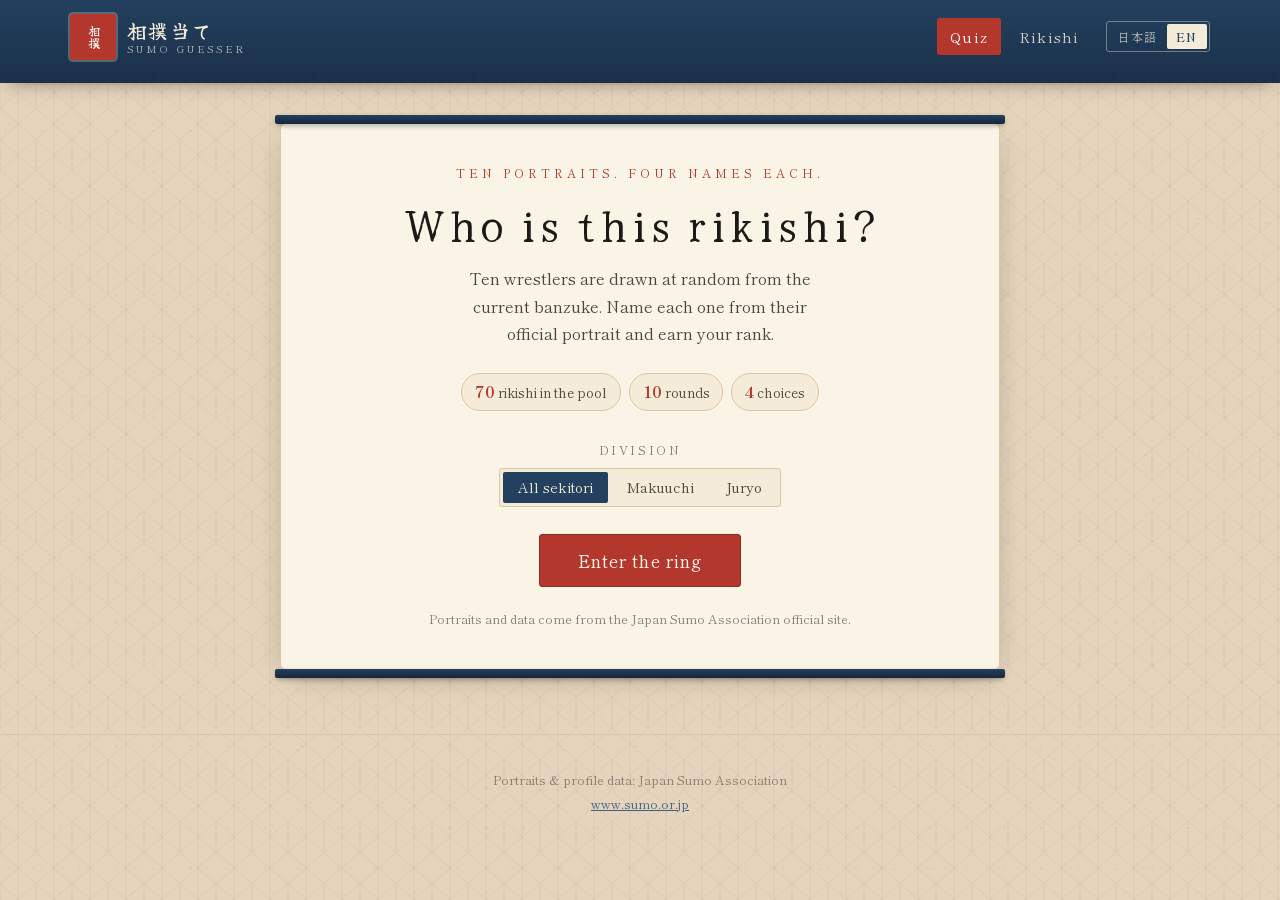
==== index.html @ fc557e63 "Add Sumo Guesser: bilingual portrait quiz and rikishi directory A static quiz that shows an official" ====
<!DOCTYPE html>
<html lang="en">
<head>
<meta charset="UTF-8">
<meta name="viewport" content="width=device-width, initial-scale=1">
<title>相撲当て — Sumo Guesser</title>
<meta name="description" content="Guess the sumo wrestler from their portrait. Ten rounds, four choices, one banzuke rank at the end.">
<link rel="icon" href="data:image/svg+xml,<svg xmlns='http://www.w3.org/2000/svg' viewBox='0 0 32 32'><text y='26' font-size='26'>🇯🇵</text></svg>">
<link rel="preconnect" href="https://fonts.googleapis.com">
<link rel="preconnect" href="https://fonts.gstatic.com" crossorigin>
<link href="https://fonts.googleapis.com/css2?family=Yuji+Syuku&family=Shippori+Mincho+B1:wght@400;600;800&display=swap" rel="stylesheet">
<link rel="stylesheet" href="styles.css">
</head>
<body>
<div class="paper-grain" aria-hidden="true"></div>

<header class="noren">
  <div class="noren__inner">
    <a class="brand" href="index.html">
      <span class="brand__seal" aria-hidden="true">相撲</span>
      <span class="brand__text">
        <span class="brand__ja" data-i18n="brandJa">相撲当て</span>
        <span class="brand__en" data-i18n="brandEn">SUMO GUESSER</span>
      </span>
    </a>
    <nav class="nav">
      <a class="nav__link is-current" href="index.html" data-i18n="navQuiz">Quiz</a>
      <a class="nav__link" href="rikishi.html" data-i18n="navExplore">Rikishi</a>
      <button type="button" class="lang-toggle" id="langToggle" aria-label="Switch language">
        <span class="lang-toggle__opt" data-lang="ja">日本語</span>
        <span class="lang-toggle__opt" data-lang="en">EN</span>
      </button>
    </nav>
  </div>
  <div class="noren__fringe" aria-hidden="true"></div>
</header>

<main class="stage">

  <!-- ============ TITLE SCREEN ============ -->
  <section class="screen is-active" id="screenStart">
    <div class="scroll-card scroll-card--hero">
      <p class="kicker" data-i18n="heroKicker">Ten portraits. Four names each.</p>
      <h1 class="hero__title" data-i18n="heroTitle">Who is this rikishi?</h1>
      <p class="hero__lede" data-i18n="heroLede">Ten wrestlers are drawn at random from the current banzuke. Name each one from their official portrait and earn your rank.</p>

      <div class="hero__meta">
        <span class="chip"><b id="poolCount">70</b> <span data-i18n="chipPool">rikishi in the pool</span></span>
        <span class="chip"><b>10</b> <span data-i18n="chipRounds">rounds</span></span>
        <span class="chip"><b>4</b> <span data-i18n="chipChoices">choices</span></span>
      </div>

      <div class="field">
        <span class="field__label" data-i18n="divisionLabel">Division</span>
        <div class="segmented" id="divisionPicker" role="group">
          <button type="button" class="segmented__btn is-active" data-division="all" data-i18n="divAll">All sekitori</button>
          <button type="button" class="segmented__btn" data-division="Makuuchi" data-i18n="divMakuuchi">Makuuchi</button>
          <button type="button" class="segmented__btn" data-division="Juryo" data-i18n="divJuryo">Juryo</button>
        </div>
      </div>

      <button type="button" class="btn btn--primary btn--lg" id="startBtn" data-i18n="startBtn">Enter the ring</button>
      <p class="hero__note" data-i18n="heroNote">Portraits and data come from the Japan Sumo Association official site.</p>
    </div>
  </section>

  <!-- ============ QUIZ SCREEN ============ -->
  <section class="screen" id="screenQuiz">
    <div class="quiz-head">
      <ol class="tawara" id="tawara" aria-label="Progress"></ol>
      <p class="quiz-head__count">
        <span data-i18n="roundWord">Bout</span>
        <b id="roundNow">1</b><span class="sep">/</span><span id="roundTotal">10</span>
        <span class="quiz-head__score"><span data-i18n="scoreWord">Wins</span> <b id="scoreNow">0</b></span>
      </p>
    </div>

    <div class="scroll-card scroll-card--quiz">
      <figure class="portrait">
        <div class="portrait__frame">
          <img id="portraitImg" alt="" width="270" height="474" decoding="async">
          <div class="portrait__veil" id="portraitVeil" aria-hidden="true"></div>
        </div>
        <figcaption class="portrait__cap" id="portraitCap" data-i18n="portraitCap">Name this rikishi</figcaption>
      </figure>

      <div class="choices" id="choices" role="group"></div>

      <div class="verdict" id="verdict" hidden>
        <p class="verdict__mark" id="verdictMark"></p>
        <p class="verdict__text" id="verdictText"></p>
        <button type="button" class="btn btn--primary" id="nextBtn" data-i18n="nextBtn">Next bout</button>
      </div>
    </div>
  </section>

  <!-- ============ RESULT SCREEN ============ -->
  <section class="screen" id="screenResult">
    <div class="scroll-card scroll-card--result">
      <p class="kicker" data-i18n="resultKicker">Final tally</p>
      <div class="tally">
        <span class="tally__score" id="finalScore">0</span>
        <span class="tally__of" data-i18n="tallyOf">out of 10</span>
      </div>
      <div class="rank-seal" id="rankSeal">
        <span class="rank-seal__ja" id="rankJa">序ノ口</span>
        <span class="rank-seal__en" id="rankEn">Jonokuchi</span>
      </div>
      <p class="result__line" id="resultLine"></p>

      <h2 class="section-title" data-i18n="reviewTitle">Your bouts</h2>
      <ul class="review" id="review"></ul>

      <div class="result__actions">
        <button type="button" class="btn btn--primary" id="againBtn" data-i18n="againBtn">Another basho</button>
        <a class="btn" href="rikishi.html" data-i18n="studyBtn">Study the rikishi</a>
      </div>
    </div>
  </section>

  <p class="loading" id="loading" data-i18n="loading">Unrolling the banzuke…</p>
</main>

<footer class="footer">
  <p data-i18n="footerCredit">Portraits &amp; profile data: Japan Sumo Association</p>
  <p><a href="https://www.sumo.or.jp/" rel="noopener" target="_blank">www.sumo.or.jp</a></p>
</footer>

<canvas class="confetti" id="confetti" aria-hidden="true"></canvas>

<script src="js/i18n.js"></script>
<script src="js/data.js"></script>
<script src="js/confetti.js"></script>
<script src="js/quiz.js"></script>
</body>
</html>
---- styles.css ----
/* ============================================================
   Sumo Guesser — Edo classic theme
   Palette: washi paper, sumi ink, shu vermillion, ai indigo, kin gold
   ============================================================ */

:root {
  --washi:      #e8dcc3;
  --washi-lit:  #f4ecd9;
  --paper:      #faf4e6;
  --paper-edge: #d9c8a5;
  --sumi:       #1c1a17;
  --sumi-soft:  #4a443c;
  --sumi-faint: #857c6d;
  --shu:        #b3372c;
  --shu-deep:   #8c2a22;
  --ai:         #23405e;
  --ai-soft:    #3c6084;
  --kin:        #a8842f;
  --matsu:      #46683f;

  --brush: "Yuji Syuku", "Shippori Mincho B1", "Hiragino Mincho ProN", "Yu Mincho", serif;
  --mincho: "Shippori Mincho B1", "Hiragino Mincho ProN", "Yu Mincho", "Songti SC", serif;

  --r-sm: 3px;
  --r-md: 6px;
  --shadow-card: 0 1px 0 rgba(255,255,255,.6) inset, 0 10px 30px -14px rgba(28,26,23,.5);
}

* { box-sizing: border-box; }

/* `display` declarations below would otherwise beat the hidden attribute. */
[hidden] { display: none !important; }

html { -webkit-text-size-adjust: 100%; }

body {
  margin: 0;
  min-height: 100vh;
  font-family: var(--mincho);
  color: var(--sumi);
  background-color: var(--washi);
  /* asanoha (hemp leaf) lattice, the classic Edo ground pattern */
  background-image:
    linear-gradient(rgba(179,55,44,.05), rgba(179,55,44,.05)),
    url("data:image/svg+xml,%3Csvg xmlns='http://www.w3.org/2000/svg' width='36' height='62' viewBox='0 0 60 104'%3E%3Cg fill='none' stroke='%2323405e' stroke-opacity='.11' stroke-width='1'%3E%3Cpath d='M30 0v52M30 52v52M0 26l30-26 30 26M0 78l30-26 30 26M0 26v52M60 26v52M0 26l30 26 30-26M0 78l30 26 30-26'/%3E%3C/g%3E%3C/svg%3E");
  line-height: 1.7;
  overflow-x: hidden;
}

/* Paper fibre grain over everything */
.paper-grain {
  position: fixed;
  inset: 0;
  pointer-events: none;
  z-index: 1;
  opacity: .5;
  background-image:
    radial-gradient(circle at 15% 20%, rgba(120,100,60,.10) 0 1px, transparent 1.6px),
    radial-gradient(circle at 62% 71%, rgba(120,100,60,.09) 0 1px, transparent 1.4px),
    radial-gradient(circle at 84% 33%, rgba(120,100,60,.08) 0 1px, transparent 1.2px);
  background-size: 37px 41px, 53px 59px, 71px 67px;
  mix-blend-mode: multiply;
}

.sr-only {
  position: absolute; width: 1px; height: 1px;
  padding: 0; margin: -1px; overflow: hidden;
  clip: rect(0 0 0 0); white-space: nowrap; border: 0;
}

/* ============================================================
   Noren header
   ============================================================ */

.noren {
  position: relative;
  z-index: 3;
  background: linear-gradient(180deg, var(--ai) 0%, #1b3149 100%);
  color: var(--washi-lit);
  box-shadow: 0 6px 18px -10px rgba(28,26,23,.7);
}

.noren__inner {
  max-width: 1180px;
  margin: 0 auto;
  padding: .85rem 1.25rem;
  display: flex;
  align-items: center;
  justify-content: space-between;
  gap: 1rem;
  flex-wrap: wrap;
}

/* the split-curtain slits of a shop noren */
.noren__fringe {
  height: 10px;
  background:
    repeating-linear-gradient(90deg,
      #1b3149 0 calc(12.5% - 3px),
      transparent calc(12.5% - 3px) 12.5%);
}

.brand { display: flex; align-items: center; gap: .7rem; text-decoration: none; color: inherit; }

.brand__seal {
  display: grid;
  place-items: center;
  width: 46px; height: 46px;
  flex: none;
  background: var(--shu);
  color: #fff;
  font-family: var(--brush);
  font-size: .78rem;
  line-height: 1.05;
  letter-spacing: .02em;
  writing-mode: vertical-rl;
  border-radius: var(--r-sm);
  box-shadow: 0 0 0 2px rgba(250,244,230,.25);
}

.brand__text { display: flex; flex-direction: column; line-height: 1.15; }
.brand__ja { font-family: var(--brush); font-size: 1.28rem; letter-spacing: .06em; }
.brand__en { font-size: .62rem; letter-spacing: .3em; color: rgba(244,236,217,.72); }

.nav { display: flex; align-items: center; gap: .35rem; }

.nav__link {
  color: rgba(244,236,217,.85);
  text-decoration: none;
  font-size: .92rem;
  letter-spacing: .08em;
  padding: .4rem .8rem;
  border-radius: var(--r-sm);
  transition: background .18s, color .18s;
}
.nav__link:hover { background: rgba(250,244,230,.12); color: #fff; }
.nav__link.is-current { background: var(--shu); color: #fff; }

.lang-toggle {
  margin-left: .5rem;
  display: inline-flex;
  border: 1px solid rgba(244,236,217,.4);
  border-radius: var(--r-sm);
  background: none;
  padding: 2px;
  cursor: pointer;
  font-family: inherit;
}
.lang-toggle__opt {
  padding: .22rem .6rem;
  font-size: .76rem;
  letter-spacing: .08em;
  color: rgba(244,236,217,.75);
  border-radius: 2px;
  transition: background .18s, color .18s;
}
.lang-toggle__opt.is-active { background: var(--washi-lit); color: var(--ai); font-weight: 600; }

/* ============================================================
   Layout
   ============================================================ */

.stage {
  position: relative;
  z-index: 2;
  max-width: 760px;
  margin: 0 auto;
  padding: 2.5rem 1.25rem 4rem;
}
.stage--wide { max-width: 1180px; }

.screen { display: none; }
.screen.is-active { display: block; animation: rise .45s ease both; }

@keyframes rise {
  from { opacity: 0; transform: translateY(14px); }
  to   { opacity: 1; transform: none; }
}

/* Hanging-scroll card */
.scroll-card {
  position: relative;
  background: var(--paper);
  border: 1px solid var(--paper-edge);
  border-radius: var(--r-md);
  padding: 2.4rem 2rem;
  box-shadow: var(--shadow-card);
}
/* the dark rollers top and bottom of a kakejiku */
.scroll-card::before,
.scroll-card::after {
  content: "";
  position: absolute;
  left: -6px; right: -6px;
  height: 9px;
  background: linear-gradient(180deg, var(--ai) 0%, #16273a 100%);
  border-radius: 2px;
  box-shadow: 0 2px 6px -2px rgba(28,26,23,.6);
}
.scroll-card::before { top: -9px; }
.scroll-card::after  { bottom: -9px; }

.scroll-card--hero { text-align: center; }

.kicker {
  margin: 0 0 .6rem;
  font-size: .74rem;
  letter-spacing: .34em;
  text-transform: uppercase;
  color: var(--shu);
}

.hero__title {
  font-family: var(--brush);
  font-size: clamp(1.9rem, 5.5vw, 2.9rem);
  line-height: 1.3;
  margin: 0 0 .8rem;
  font-weight: 400;
}
.hero__lede {
  margin: 0 auto 1.6rem;
  max-width: 46ch;
  color: var(--sumi-soft);
}
.hero__note {
  margin: 1.4rem 0 0;
  font-size: .78rem;
  color: var(--sumi-faint);
}

.hero__meta {
  display: flex;
  justify-content: center;
  flex-wrap: wrap;
  gap: .5rem;
  margin-bottom: 1.8rem;
}
.chip {
  font-size: .82rem;
  padding: .28rem .8rem;
  border: 1px solid var(--paper-edge);
  border-radius: 999px;
  background: var(--washi-lit);
  color: var(--sumi-soft);
}
.chip b { color: var(--shu); font-size: 1rem; }

.field { margin-bottom: 1.7rem; }
.field__label {
  display: block;
  font-size: .74rem;
  letter-spacing: .22em;
  text-transform: uppercase;
  color: var(--sumi-faint);
  margin-bottom: .5rem;
}

/* ============================================================
   Controls
   ============================================================ */

.segmented {
  display: inline-flex;
  flex-wrap: wrap;
  gap: 2px;
  padding: 3px;
  background: var(--washi-lit);
  border: 1px solid var(--paper-edge);
  border-radius: var(--r-sm);
}
.segmented__btn {
  border: 0;
  background: none;
  font-family: inherit;
  font-size: .88rem;
  color: var(--sumi-soft);
  padding: .35rem .95rem;
  border-radius: 2px;
  cursor: pointer;
  transition: background .18s, color .18s;
}
.segmented__btn:hover { background: rgba(35,64,94,.09); }
.segmented__btn.is-active { background: var(--ai); color: var(--washi-lit); }

.btn {
  display: inline-block;
  font-family: var(--mincho);
  font-size: .95rem;
  letter-spacing: .06em;
  padding: .6rem 1.5rem;
  border: 1px solid var(--sumi);
  border-radius: var(--r-sm);
  background: var(--paper);
  color: var(--sumi);
  text-decoration: none;
  cursor: pointer;
  transition: background .18s, color .18s, transform .12s, box-shadow .18s;
}
.btn:hover { background: var(--washi-lit); box-shadow: 0 6px 16px -10px rgba(28,26,23,.8); }
.btn:active { transform: translateY(1px); }

.btn--primary {
  background: var(--shu);
  border-color: var(--shu-deep);
  color: #fff8ef;
}
.btn--primary:hover { background: var(--shu-deep); color: #fff; }

.btn--lg { font-size: 1.08rem; padding: .8rem 2.4rem; }

:where(button, a, input, select):focus-visible {
  outline: 2px solid var(--shu);
  outline-offset: 2px;
}

/* ============================================================
   Quiz — progress rice bales
   ============================================================ */

.quiz-head { margin-bottom: 1.5rem; }

.tawara {
  display: flex;
  gap: 5px;
  list-style: none;
  margin: 0 0 .7rem;
  padding: 0;
}
.tawara li {
  flex: 1;
  height: 9px;
  border-radius: 999px;
  background: rgba(35,64,94,.16);
  border: 1px solid rgba(35,64,94,.2);
  transition: background .3s, border-color .3s;
}
.tawara li.is-hit  { background: var(--ai); border-color: var(--ai); }
.tawara li.is-miss { background: var(--shu); border-color: var(--shu-deep); }
.tawara li.is-now  { background: var(--kin); border-color: var(--kin); }

.quiz-head__count {
  margin: 0;
  font-size: .82rem;
  letter-spacing: .12em;
  color: var(--sumi-faint);
  display: flex;
  align-items: baseline;
  gap: .35rem;
}
.quiz-head__count b { color: var(--sumi); font-size: 1rem; }
.quiz-head__count .sep { opacity: .5; }
.quiz-head__score { margin-left: auto; }
.quiz-head__score b { color: var(--shu); }

.scroll-card--quiz { padding: 1.8rem 1.6rem 2rem; }

/* ============================================================
   Portrait
   ============================================================ */

.portrait { margin: 0 0 1.6rem; text-align: center; }

.portrait__frame {
  position: relative;
  display: inline-block;
  padding: 10px;
  background: var(--washi-lit);
  border: 1px solid var(--paper-edge);
  border-radius: var(--r-sm);
  box-shadow: 0 14px 34px -20px rgba(28,26,23,.9);
}
/* gold inner rule, like a mounted print */
.portrait__frame::after {
  content: "";
  position: absolute;
  inset: 4px;
  border: 1px solid rgba(168,132,47,.45);
  border-radius: 2px;
  pointer-events: none;
}

.portrait__frame img {
  display: block;
  width: 100%;
  max-width: 250px;
  height: auto;
  background: #fff;
  border-radius: 2px;
}

.portrait__veil {
  position: absolute;
  inset: 10px;
  background: var(--washi-lit);
  border-radius: 2px;
  opacity: 1;
  transition: opacity .5s ease;
  pointer-events: none;
}
.portrait__frame.is-shown .portrait__veil { opacity: 0; }

.portrait__cap {
  margin: .9rem 0 0;
  font-size: .8rem;
  letter-spacing: .18em;
  color: var(--sumi-faint);
}

/* ============================================================
   Choices
   ============================================================ */

.choices {
  display: grid;
  grid-template-columns: repeat(2, minmax(0, 1fr));
  gap: .7rem;
}

.choice {
  position: relative;
  font-family: var(--mincho);
  text-align: left;
  padding: .8rem 1rem .8rem 2.6rem;
  background: var(--washi-lit);
  border: 1px solid var(--paper-edge);
  border-radius: var(--r-sm);
  cursor: pointer;
  transition: background .16s, border-color .16s, transform .12s;
  min-height: 3.4rem;
  display: flex;
  flex-direction: column;
  justify-content: center;
}
.choice:hover:not(:disabled) { background: #fff; border-color: var(--ai-soft); transform: translateY(-1px); }
.choice:disabled { cursor: default; color: var(--sumi); -webkit-text-fill-color: currentColor; opacity: 1; }

/* the numeral in a small ink circle */
.choice__num {
  position: absolute;
  left: .8rem;
  top: 50%;
  transform: translateY(-50%);
  width: 1.5rem; height: 1.5rem;
  display: grid; place-items: center;
  font-size: .74rem;
  color: var(--sumi-soft);
  border: 1px solid var(--paper-edge);
  border-radius: 50%;
  background: var(--paper);
}
.choice__main { font-size: 1.06rem; font-weight: 600; line-height: 1.3; }
.choice__sub  { font-size: .76rem; color: var(--sumi-faint); line-height: 1.4; }

.choice.is-right {
  background: rgba(70,104,63,.14);
  border-color: var(--matsu);
}
.choice.is-right .choice__num { border-color: var(--matsu); color: var(--matsu); }
.choice.is-wrong {
  background: rgba(179,55,44,.12);
  border-color: var(--shu);
}
.choice.is-wrong .choice__num { border-color: var(--shu); color: var(--shu); }
.choice.is-dim { opacity: .48; }

/* ============================================================
   Verdict
   ============================================================ */

.verdict {
  margin-top: 1.4rem;
  padding-top: 1.2rem;
  border-top: 1px dashed var(--paper-edge);
  text-align: center;
  animation: rise .3s ease both;
}
.verdict__mark {
  margin: 0 0 .3rem;
  font-family: var(--brush);
  font-size: 1.5rem;
}
.verdict__mark.is-right { color: var(--matsu); }
.verdict__mark.is-wrong { color: var(--shu); }
.verdict__text {
  margin: 0 0 1.1rem;
  color: var(--sumi-soft);
  font-size: .95rem;
}
.verdict__text b { color: var(--sumi); }

/* ============================================================
   Result
   ============================================================ */

.scroll-card--result { text-align: center; }

.tally { display: flex; align-items: baseline; justify-content: center; gap: .5rem; margin-bottom: 1.2rem; }
.tally__score {
  font-family: var(--brush);
  font-size: clamp(3.6rem, 15vw, 5.6rem);
  line-height: 1;
  color: var(--shu);
}
.tally__of { font-size: .95rem; color: var(--sumi-faint); letter-spacing: .1em; }

/* vermillion hanko */
.rank-seal {
  display: inline-flex;
  flex-direction: column;
  align-items: center;
  justify-content: center;
  gap: .1rem;
  width: 116px; height: 116px;
  margin-bottom: 1.2rem;
  border: 3px solid var(--shu);
  border-radius: 8px;
  color: var(--shu);
  background: rgba(179,55,44,.06);
  transform: rotate(-4deg);
  box-shadow: 0 0 0 1px rgba(179,55,44,.25) inset;
}
.rank-seal__ja { font-family: var(--brush); font-size: 1.5rem; line-height: 1.15; }
.rank-seal__en { font-size: .6rem; letter-spacing: .18em; text-transform: uppercase; }

.result__line {
  margin: 0 auto 2rem;
  max-width: 44ch;
  color: var(--sumi-soft);
}

.section-title {
  font-family: var(--brush);
  font-size: 1.15rem;
  font-weight: 400;
  letter-spacing: .12em;
  margin: 0 0 .9rem;
  padding-bottom: .4rem;
  border-bottom: 1px solid var(--paper-edge);
  text-align: left;
}

.review { list-style: none; margin: 0 0 2rem; padding: 0; text-align: left; }
.review li {
  display: flex;
  align-items: center;
  gap: .8rem;
  padding: .5rem 0;
  border-bottom: 1px dotted var(--paper-edge);
  font-size: .92rem;
}
.review li:last-child { border-bottom: 0; }
.review__thumb {
  width: 34px; height: 46px;
  object-fit: cover;
  object-position: top center;
  background: #fff;
  border: 1px solid var(--paper-edge);
  border-radius: 2px;
  flex: none;
}
.review__name { flex: 1; }
.review__name small { display: block; color: var(--sumi-faint); font-size: .76rem; }
.review__mark { font-family: var(--brush); font-size: 1.1rem; flex: none; }
.review__mark.is-right { color: var(--matsu); }
.review__mark.is-wrong { color: var(--shu); }
.review__yours { font-size: .76rem; color: var(--shu); }

.result__actions { display: flex; gap: .7rem; justify-content: center; flex-wrap: wrap; }

/* ============================================================
   Directory
   ============================================================ */

.page-head { text-align: center; margin-bottom: 2rem; }
.page-head__title {
  font-family: var(--brush);
  font-size: clamp(1.8rem, 5vw, 2.5rem);
  font-weight: 400;
  margin: 0 0 .5rem;
}
.page-head__lede { margin: 0 auto; max-width: 54ch; color: var(--sumi-soft); }

.toolbar {
  display: flex;
  flex-wrap: wrap;
  gap: .7rem;
  align-items: center;
  justify-content: center;
  padding: 1rem;
  background: var(--paper);
  border: 1px solid var(--paper-edge);
  border-radius: var(--r-md);
  box-shadow: var(--shadow-card);
  margin-bottom: 1rem;
}

.search { flex: 1 1 250px; }
.search input {
  width: 100%;
  font-family: var(--mincho);
  font-size: .95rem;
  padding: .5rem .9rem;
  color: var(--sumi);
  background: var(--washi-lit);
  border: 1px solid var(--paper-edge);
  border-radius: var(--r-sm);
}
.search input::placeholder { color: var(--sumi-faint); }

.select select {
  font-family: var(--mincho);
  font-size: .88rem;
  padding: .45rem .8rem;
  color: var(--sumi);
  background: var(--washi-lit);
  border: 1px solid var(--paper-edge);
  border-radius: var(--r-sm);
  cursor: pointer;
}

.result-count {
  margin: 0 0 1.2rem;
  font-size: .8rem;
  letter-spacing: .1em;
  color: var(--sumi-faint);
  text-align: center;
}

.roster {
  list-style: none;
  margin: 0;
  padding: 0;
  display: grid;
  grid-template-columns: repeat(auto-fill, minmax(158px, 1fr));
  gap: 1rem;
}

.card {
  width: 100%;
  padding: 0;
  font-family: var(--mincho);
  text-align: center;
  background: var(--paper);
  border: 1px solid var(--paper-edge);
  border-radius: var(--r-md);
  overflow: hidden;
  cursor: pointer;
  box-shadow: 0 6px 18px -14px rgba(28,26,23,.8);
  transition: transform .18s, box-shadow .18s, border-color .18s;
}
.card:hover {
  transform: translateY(-3px);
  border-color: var(--ai-soft);
  box-shadow: 0 14px 26px -16px rgba(28,26,23,.9);
}

.card__img {
  display: block;
  width: 100%;
  aspect-ratio: 270 / 474;
  object-fit: cover;
  object-position: top center;
  background: #fff;
  border-bottom: 1px solid var(--paper-edge);
}
.card__body { padding: .6rem .5rem .8rem; }
.card__rank {
  display: inline-block;
  font-size: .64rem;
  letter-spacing: .1em;
  padding: .1rem .5rem;
  margin-bottom: .3rem;
  border-radius: 999px;
  background: rgba(35,64,94,.1);
  color: var(--ai);
}
.card__rank.is-top { background: var(--shu); color: #fff8ef; }
.card__name { font-family: var(--brush); font-size: 1.12rem; line-height: 1.25; }
.card__sub { font-size: .72rem; color: var(--sumi-faint); }

.empty { text-align: center; color: var(--sumi-faint); padding: 3rem 0; }

/* ============================================================
   Detail sheet
   ============================================================ */

.sheet { position: fixed; inset: 0; z-index: 50; display: grid; place-items: center; padding: 1rem; }
.sheet__scrim { position: absolute; inset: 0; background: rgba(22,20,17,.62); backdrop-filter: blur(2px); }
.sheet__panel {
  position: relative;
  width: min(680px, 100%);
  max-height: 88vh;
  overflow-y: auto;
  background: var(--paper);
  border: 1px solid var(--paper-edge);
  border-radius: var(--r-md);
  box-shadow: 0 30px 60px -25px rgba(0,0,0,.8);
  animation: rise .3s ease both;
}
.sheet__close {
  position: absolute;
  top: .5rem; right: .6rem;
  z-index: 2;
  width: 2rem; height: 2rem;
  font-size: 1.3rem;
  line-height: 1;
  color: var(--sumi-soft);
  background: var(--washi-lit);
  border: 1px solid var(--paper-edge);
  border-radius: 50%;
  cursor: pointer;
}
.sheet__close:hover { background: var(--shu); color: #fff; border-color: var(--shu-deep); }
.sheet__body { padding: 1.8rem; }

.detail__top { display: flex; gap: 1.4rem; flex-wrap: wrap; margin-bottom: 1.5rem; }
.detail__img {
  width: 168px;
  flex: none;
  align-self: flex-start;
  border: 1px solid var(--paper-edge);
  border-radius: var(--r-sm);
  background: #fff;
  padding: 6px;
}
.detail__img img { display: block; width: 100%; height: auto; border-radius: 2px; }
.detail__head { flex: 1 1 240px; min-width: 0; }
.detail__rank {
  display: inline-block;
  font-size: .7rem;
  letter-spacing: .16em;
  padding: .15rem .7rem;
  border-radius: 999px;
  background: var(--ai);
  color: var(--washi-lit);
  margin-bottom: .5rem;
}
.detail__rank.is-top { background: var(--shu); }
.detail__name { font-family: var(--brush); font-size: 2rem; line-height: 1.2; margin: 0 0 .1rem; font-weight: 400; }
.detail__reading { font-size: .8rem; color: var(--sumi-faint); margin: 0 0 .9rem; }

.facts { list-style: none; margin: 0; padding: 0; }
.facts li {
  display: flex;
  gap: .8rem;
  padding: .34rem 0;
  border-bottom: 1px dotted var(--paper-edge);
  font-size: .9rem;
}
.facts dt, .facts__k {
  flex: none;
  width: 7.6rem;
  color: var(--sumi-faint);
  font-size: .78rem;
  letter-spacing: .06em;
  padding-top: .1rem;
}
.facts__v { flex: 1; min-width: 0; }

.honours { margin-top: 1.5rem; }
.honours__list { display: flex; flex-wrap: wrap; gap: .55rem; list-style: none; margin: 0; padding: 0; }
.honour {
  display: flex;
  align-items: center;
  gap: .4rem;
  padding: .3rem .75rem;
  font-size: .8rem;
  border: 1px solid var(--shu);
  border-radius: var(--r-sm);
  background: rgba(179,55,44,.07);
  color: var(--shu-deep);
}
.honour b { font-size: 1rem; font-family: var(--brush); }
.honours__none { font-size: .85rem; color: var(--sumi-faint); margin: 0; }

.detail__link { display: inline-block; margin-top: 1.5rem; font-size: .85rem; }

/* ============================================================
   Confetti + misc
   ============================================================ */

.confetti {
  position: fixed;
  inset: 0;
  z-index: 40;
  pointer-events: none;
  opacity: 0;
  transition: opacity .4s;
}
.confetti.is-on { opacity: 1; }

.loading { text-align: center; color: var(--sumi-faint); padding: 3rem 0; letter-spacing: .1em; }

.footer {
  position: relative;
  z-index: 2;
  text-align: center;
  padding: 2rem 1rem 2.5rem;
  font-size: .78rem;
  color: var(--sumi-faint);
  border-top: 1px solid var(--paper-edge);
}
.footer p { margin: .2rem 0; }
.footer a { color: var(--ai-soft); }

/* ============================================================
   Responsive
   ============================================================ */

@media (max-width: 560px) {
  .noren__inner { padding: .7rem .9rem; }
  .brand__seal { width: 38px; height: 38px; font-size: .68rem; }
  .nav { width: 100%; justify-content: space-between; }
  .stage { padding: 1.8rem .9rem 3rem; }
  .scroll-card { padding: 1.6rem 1.1rem; }
  .choices { grid-template-columns: 1fr; }
  .roster { grid-template-columns: repeat(auto-fill, minmax(132px, 1fr)); }
  .sheet__body { padding: 1.4rem 1.1rem; }
  .detail__img { width: 130px; margin: 0 auto; }
  .facts li { flex-direction: column; gap: .05rem; }
  .facts__k { width: auto; }
}

@media (prefers-reduced-motion: reduce) {
  *, *::before, *::after {
    animation-duration: .01ms !important;
    transition-duration: .01ms !important;
  }
}
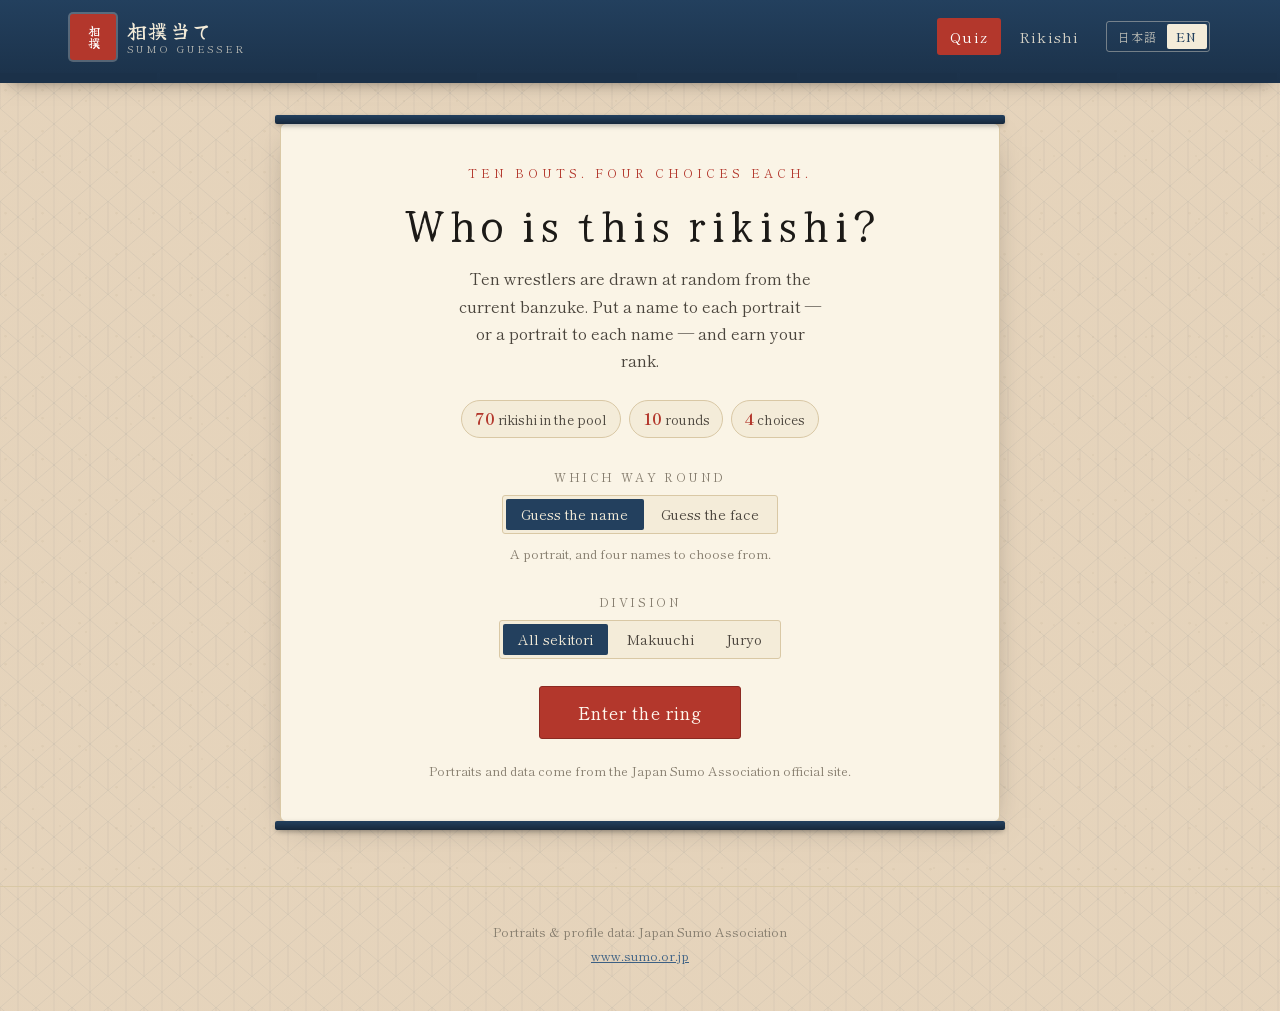
==== commit 3645295b: "Add a guess-the-face mode: the quiz, run backwards The same ten bouts, but the name is the prompt an" ====
--- a/index.html
+++ b/index.html
@@ -40,14 +40,23 @@
   <!-- ============ TITLE SCREEN ============ -->
   <section class="screen is-active" id="screenStart">
     <div class="scroll-card scroll-card--hero">
-      <p class="kicker" data-i18n="heroKicker">Ten portraits. Four names each.</p>
+      <p class="kicker" data-i18n="heroKicker">Ten bouts. Four choices each.</p>
       <h1 class="hero__title" data-i18n="heroTitle">Who is this rikishi?</h1>
-      <p class="hero__lede" data-i18n="heroLede">Ten wrestlers are drawn at random from the current banzuke. Name each one from their official portrait and earn your rank.</p>
+      <p class="hero__lede" data-i18n="heroLede">Ten wrestlers are drawn at random from the current banzuke. Put a name to each portrait — or a portrait to each name — and earn your rank.</p>
 
       <div class="hero__meta">
         <span class="chip"><b id="poolCount">70</b> <span data-i18n="chipPool">rikishi in the pool</span></span>
         <span class="chip"><b>10</b> <span data-i18n="chipRounds">rounds</span></span>
         <span class="chip"><b>4</b> <span data-i18n="chipChoices">choices</span></span>
+      </div>
+
+      <div class="field">
+        <span class="field__label" data-i18n="modeLabel">Which way round</span>
+        <div class="segmented" id="modePicker" role="group">
+          <button type="button" class="segmented__btn is-active" data-mode="name" data-i18n="modeName">Guess the name</button>
+          <button type="button" class="segmented__btn" data-mode="face" data-i18n="modeFace">Guess the face</button>
+        </div>
+        <p class="field__note" id="modeNote" data-i18n="modeNoteName">A portrait, and four names to choose from.</p>
       </div>
 
       <div class="field">
@@ -76,13 +85,23 @@
     </div>
 
     <div class="scroll-card scroll-card--quiz">
-      <figure class="portrait">
+      <!-- Guess-the-name: one portrait, four names below -->
+      <figure class="portrait" id="promptPortrait">
         <div class="portrait__frame">
-          <img id="portraitImg" alt="" width="270" height="474" decoding="async">
+          <div class="portrait__window portrait-crop">
+            <img id="portraitImg" alt="" width="270" height="209" decoding="async">
+          </div>
           <div class="portrait__veil" id="portraitVeil" aria-hidden="true"></div>
         </div>
-        <figcaption class="portrait__cap" id="portraitCap" data-i18n="portraitCap">Name this rikishi</figcaption>
+        <figcaption class="portrait__cap" data-i18n="portraitCap">Name this rikishi</figcaption>
       </figure>
+
+      <!-- Guess-the-face: one name, four portraits below -->
+      <div class="name-prompt" id="promptName" hidden>
+        <p class="name-prompt__kicker" data-i18n="promptWhich">Which of these is</p>
+        <p class="name-prompt__main" id="promptNameMain"></p>
+        <p class="name-prompt__sub" id="promptNameSub"></p>
+      </div>
 
       <div class="choices" id="choices" role="group"></div>
 
@@ -109,6 +128,7 @@
       <p class="result__line" id="resultLine"></p>
 
       <h2 class="section-title" data-i18n="reviewTitle">Your bouts</h2>
+      <p class="review__hint" data-i18n="reviewHint">Tap a bout to see the rikishi's card.</p>
       <ul class="review" id="review"></ul>
 
       <div class="result__actions">
@@ -121,6 +141,15 @@
   <p class="loading" id="loading" data-i18n="loading">Unrolling the banzuke…</p>
 </main>
 
+<!-- ============ RIKISHI CARD ============ -->
+<div class="sheet" id="sheet" hidden>
+  <div class="sheet__scrim" id="sheetScrim"></div>
+  <article class="sheet__panel" role="dialog" aria-modal="true" aria-labelledby="sheetName">
+    <button type="button" class="sheet__close" id="sheetClose" aria-label="Close">×</button>
+    <div class="sheet__body" id="sheetBody"></div>
+  </article>
+</div>
+
 <footer class="footer">
   <p data-i18n="footerCredit">Portraits &amp; profile data: Japan Sumo Association</p>
   <p><a href="https://www.sumo.or.jp/" rel="noopener" target="_blank">www.sumo.or.jp</a></p>
@@ -130,6 +159,7 @@
 
 <script src="js/i18n.js"></script>
 <script src="js/data.js"></script>
+<script src="js/card.js"></script>
 <script src="js/confetti.js"></script>
 <script src="js/quiz.js"></script>
 </body>
--- a/styles.css
+++ b/styles.css
@@ -246,6 +246,12 @@
 .chip b { color: var(--shu); font-size: 1rem; }
 
 .field { margin-bottom: 1.7rem; }
+.field__note {
+  margin: .55rem 0 0;
+  font-size: .8rem;
+  color: var(--sumi-faint);
+}
+
 .field__label {
   display: block;
   font-size: .74rem;
@@ -363,6 +369,7 @@
 .portrait__frame {
   position: relative;
   display: inline-block;
+  font-size: 0;
   padding: 10px;
   background: var(--washi-lit);
   border: 1px solid var(--paper-edge);
@@ -379,14 +386,31 @@
   pointer-events: none;
 }
 
-.portrait__frame img {
+/* Head and shoulders only. Lower down, the kesho-mawashi carries the wrestler's
+   own shikona in embroidery, which would hand over the answer. The window shows
+   the top 44% of the frame; a per-wrestler --portrait-zoom (from the data, see
+   PORTRAIT_ZOOM in scripts/scrape.py) tightens that for the few who wear their
+   name higher. The window itself never changes size, so a tighter crop is not
+   itself a tell. Used by the quiz portrait and by the face choices alike — both
+   are asked about, so both must keep the name hidden. */
+.portrait-crop {
+  aspect-ratio: 270 / 209;
+  overflow: hidden;
+  border-radius: 2px;
+  background: #fff;
+}
+
+.portrait-crop img {
   display: block;
   width: 100%;
-  max-width: 250px;
-  height: auto;
-  background: #fff;
-  border-radius: 2px;
-}
+  height: 100%;
+  object-fit: cover;
+  object-position: top center;
+  transform: scale(var(--portrait-zoom, 1));
+  transform-origin: top center;
+}
+
+.portrait__window { width: 100%; max-width: 300px; }
 
 .portrait__veil {
   position: absolute;
@@ -404,6 +428,37 @@
   font-size: .8rem;
   letter-spacing: .18em;
   color: var(--sumi-faint);
+}
+
+/* ============================================================
+   Name prompt (guess-the-face)
+   ============================================================ */
+
+.name-prompt {
+  text-align: center;
+  margin: .3rem 0 1.1rem;
+  padding: .9rem 1rem 1rem;
+  background: var(--washi-lit);
+  border: 1px solid var(--paper-edge);
+  border-radius: var(--r-sm);
+}
+.name-prompt__kicker {
+  margin: 0 0 .5rem;
+  font-size: .74rem;
+  letter-spacing: .24em;
+  text-transform: uppercase;
+  color: var(--sumi-faint);
+}
+.name-prompt__main {
+  margin: 0;
+  font-family: var(--brush);
+  font-size: clamp(1.8rem, 6vw, 2.4rem);
+  line-height: 1.2;
+}
+.name-prompt__sub {
+  margin: .2rem 0 0;
+  font-size: .95rem;
+  color: var(--sumi-soft);
 }
 
 /* ============================================================
@@ -463,6 +518,21 @@
 .choice.is-wrong .choice__num { border-color: var(--shu); color: var(--shu); }
 .choice.is-dim { opacity: .48; }
 
+/* Four portraits instead of four names. */
+.choices--faces { grid-template-columns: repeat(2, minmax(0, 1fr)); }
+
+.choice--face {
+  padding: .45rem .45rem .55rem;
+  min-height: 0;
+  align-items: center;
+}
+.choice--face .choice__num {
+  position: static;
+  transform: none;
+  margin-bottom: .4rem;
+}
+.choice__window { width: 100%; max-width: 240px; }
+
 /* ============================================================
    Verdict
    ============================================================ */
@@ -505,19 +575,33 @@
 
 /* vermillion hanko */
 .rank-seal {
+  position: relative;
   display: inline-flex;
   flex-direction: column;
   align-items: center;
   justify-content: center;
-  gap: .1rem;
-  width: 116px; height: 116px;
-  margin-bottom: 1.2rem;
-  border: 3px solid var(--shu);
-  border-radius: 8px;
+  gap: .15rem;
+  width: 118px; height: 118px;
+  margin-bottom: 1.4rem;
+  border: 4px solid var(--shu);
+  border-radius: 6px;
   color: var(--shu);
-  background: rgba(179,55,44,.06);
-  transform: rotate(-4deg);
-  box-shadow: 0 0 0 1px rgba(179,55,44,.25) inset;
+  background: rgba(179,55,44,.07);
+  transform: rotate(-5deg);
+  animation: stamp .5s cubic-bezier(.2,1.5,.4,1) both;
+}
+/* the inner rule every carved seal has */
+.rank-seal::after {
+  content: "";
+  position: absolute;
+  inset: 4px;
+  border: 1px solid rgba(179,55,44,.5);
+  border-radius: 3px;
+}
+
+@keyframes stamp {
+  from { opacity: 0; transform: rotate(-5deg) scale(1.7); }
+  to   { opacity: 1; transform: rotate(-5deg) scale(1); }
 }
 .rank-seal__ja { font-family: var(--brush); font-size: 1.5rem; line-height: 1.15; }
 .rank-seal__en { font-size: .6rem; letter-spacing: .18em; text-transform: uppercase; }
@@ -539,16 +623,42 @@
   text-align: left;
 }
 
+.review__hint {
+  margin: -.4rem 0 .6rem;
+  font-size: .78rem;
+  color: var(--sumi-faint);
+  text-align: left;
+}
+
 .review { list-style: none; margin: 0 0 2rem; padding: 0; text-align: left; }
-.review li {
+.review li { border-bottom: 1px dotted var(--paper-edge); }
+.review li:last-child { border-bottom: 0; }
+
+.review__row {
+  width: 100%;
   display: flex;
   align-items: center;
   gap: .8rem;
-  padding: .5rem 0;
-  border-bottom: 1px dotted var(--paper-edge);
+  padding: .5rem .5rem .5rem 0;
+  font-family: var(--mincho);
   font-size: .92rem;
-}
-.review li:last-child { border-bottom: 0; }
+  color: inherit;
+  text-align: left;
+  background: none;
+  border: 0;
+  border-radius: var(--r-sm);
+  cursor: pointer;
+  transition: background .16s;
+}
+.review__row:hover { background: rgba(35,64,94,.07); }
+.review__row:hover .review__open { color: var(--shu); transform: translateX(2px); }
+
+.review__open {
+  flex: none;
+  color: var(--sumi-faint);
+  font-size: 1.1rem;
+  transition: color .16s, transform .16s;
+}
 .review__thumb {
   width: 34px; height: 46px;
   object-fit: cover;
@@ -814,6 +924,7 @@
   .stage { padding: 1.8rem .9rem 3rem; }
   .scroll-card { padding: 1.6rem 1.1rem; }
   .choices { grid-template-columns: 1fr; }
+  .choices--faces { grid-template-columns: repeat(2, minmax(0, 1fr)); gap: .5rem; }
   .roster { grid-template-columns: repeat(auto-fill, minmax(132px, 1fr)); }
   .sheet__body { padding: 1.4rem 1.1rem; }
   .detail__img { width: 130px; margin: 0 auto; }
